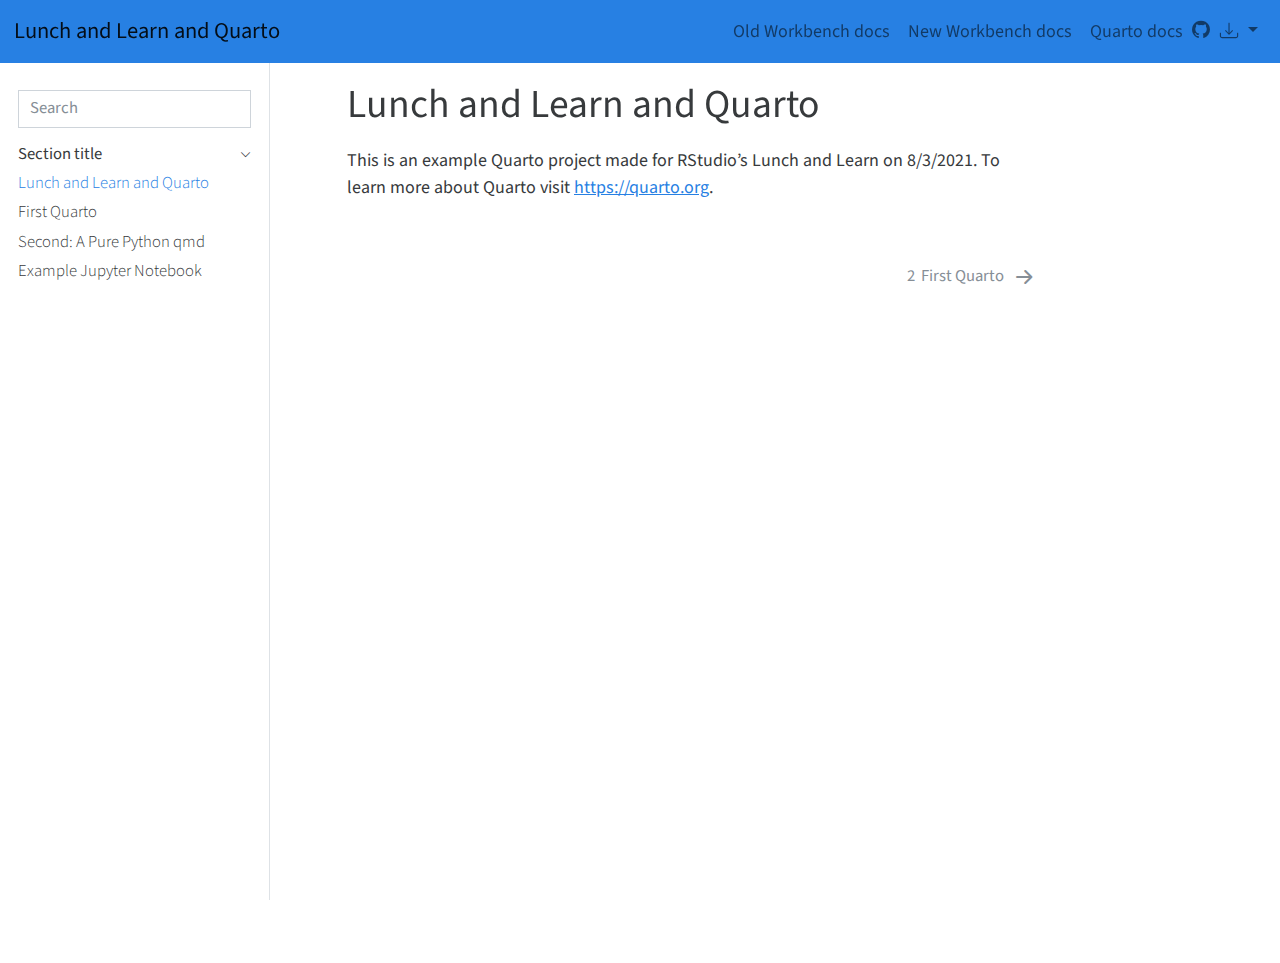
==== index.html @ 15766beb "deploy: 8c8a77a77e95b2fcc61a62caec4f3738531b76ec" ====
<!DOCTYPE html>
<html xmlns="http://www.w3.org/1999/xhtml" lang="" xml:lang=""><head>
  <meta charset="utf-8">
  <meta name="generator" content="quarto-0.2.78">
  <meta name="viewport" content="width=device-width, initial-scale=1.0, user-scalable=yes">
  <title>Lunch and Learn and Quarto</title>
  <style>
    code{white-space: pre-wrap;}
    span.smallcaps{font-variant: small-caps;}
    span.underline{text-decoration: underline;}
    div.column{display: inline-block; vertical-align: top; width: 50%;}
    div.hanging-indent{margin-left: 1.5em; text-indent: -1.5em;}
    ul.task-list{list-style: none;}
  </style>

  <!--[if lt IE 9]>
    <script src="//cdnjs.cloudflare.com/ajax/libs/html5shiv/3.7.3/html5shiv-printshiv.min.js"></script>
  <![endif]-->
  <script src="site_libs/quarto-nav/quarto-nav.js"></script>
  <script src="site_libs/quarto-nav/headroom.min.js"></script>
  <meta name="quarto:offset" content="./">
  <script src="site_libs/quarto-search/autocomplete.min.js"></script>
  <script src="site_libs/quarto-search/fuse.min.js"></script>
  <script src="site_libs/quarto-search/quarto-search.js"></script>
  <link href="./first.html" rel="next">
  <script src="site_libs/quarto-html/quarto.js"></script>
  <script src="site_libs/quarto-html/popper.min.js"></script>
  <script src="site_libs/quarto-html/tippy.umd.min.js"></script>
  <script src="site_libs/quarto-html/clipboard.min.js"></script>
  <script src="site_libs/quarto-html/anchor.min.js"></script>
  <link href="site_libs/quarto-html/tippy.css" rel="stylesheet">
  <link href="site_libs/quarto-html/quarto-syntax-highlighting.css" rel="stylesheet">
  <script src="site_libs/bootstrap/bootstrap.min.js"></script>
  <link href="site_libs/bootstrap/bootstrap-icons.css" rel="stylesheet">
  <link href="site_libs/bootstrap/bootstrap.min.css" rel="stylesheet">
</head>
<body>
<div id="quarto-search-results"></div>
<header id="quarto-header" class="headroom fixed-top">
<nav class="navbar navbar-expand-lg navbar-light bg-primary ">
    <div class="container-fluid">
  <a class="navbar-brand" href="./index.html">
    <span class="navbar-title">Lunch and Learn and Quarto</span>
  </a>
      <button class="navbar-toggler" type="button" data-bs-toggle="collapse" data-bs-target="#navbarCollapse" aria-controls="navbarCollapse" aria-expanded="false" aria-label="Toggle navigation" onclick="if (window.quartoToggleHeadroom) { window.quartoToggleHeadroom(); }">
  <span class="navbar-toggler-icon"></span>
</button>
      <div class="collapse navbar-collapse" id="navbarCollapse">
        <ul class="navbar-nav navbar-nav-scroll ms-auto">
  <li class="nav-item">
    <a class="nav-link" href="https://docs.rstudio.com/ide/server-pro/">Old Workbench docs</a>
  </li>  
  <li class="nav-item">
    <a class="nav-link" href="https://docs.rstudio.com/ide/server-pro/latest/">New Workbench docs</a>
  </li>  
  <li class="nav-item">
    <a class="nav-link" href="https://quarto.org">Quarto docs</a>
  </li>  
  <li class="nav-item compact">
    <a class="nav-link" href="https://github.com/pommevilla/lunch_and_learn_and_quarto"><i class="bi-github" role="img" aria-label="Source Code">
</i> 
 </a>
  </li>  
  <li class="nav-item dropdown  compact">
    <a class="nav-link dropdown-toggle" href="#" id="" role="button" data-bs-toggle="dropdown" aria-expanded="false">
      <i class="bi-download" role="img" aria-label="Download">
</i> 
    </a>
    <ul class="dropdown-menu dropdown-menu-end" aria-labelledby="">    
        <li>
    <a class="dropdown-item" href="./Lunch-and-Learn-and-Quarto.docx"><i class="bi-file-word" role="img">
</i> 
 Download Docx</a>
  </li>  
        <li>
    <a class="dropdown-item" href="./Lunch-and-Learn-and-Quarto.pdf"><i class="bi-file-pdf" role="img">
</i> 
 Download PDF</a>
  </li>  
    </ul>
  </li>
</ul>
      </div> <!-- /navcollapse -->
  </div> <!-- /container-fluid -->
</nav>
<nav class="quarto-secondary-nav py-2 d-lg-none d-md-block " data-bs-toggle="collapse" data-bs-target="#quarto-sidebar" aria-controls="quarto-sidebar" aria-expanded="false" aria-label="Toggle sidebar navigation" onclick="if (window.quartoToggleHeadroom) { window.quartoToggleHeadroom(); }">
  <div class="container-fluid d-flex justify-content-between">
    <h1 class="quarto-secondary-nav-title mb-0 fs-3 d-inline">Lunch and Learn and Quarto</h1>
    <button type="button" class="quarto-btn-toggle btn d-lg-none py-0 px-1 d-inline-block border-0 ">
      <i class="bi bi-chevron-right"></i>
    </button>
  </div>
</nav>
</header>
 <!-- /navbar/sidebar -->
<div class="container-fluid quarto-container d-flex flex-column page-layout-article">
<div class="row flex-fill" id="quarto-content">
  <div id="quarto-sidebar" class="col col-12 col-lg-3 d-lg-flex px-0 pt-0 sidebar collapse sidebar-navigation">
    <nav class="me-lg-auto py-2 docked  overflow-scroll">
    <div class="d-flex px-3 mt-2 flex-shrink-0 align-items-center">
      <div class="sidebar-search">
      <form class="d-flex mb-0">
  <input id="quarto-search" class="form-control" type="search" placeholder="Search" aria-label="Search">
</form>
      </div>
    </div>
  <div class="sidebar-menu-container"> 
  <ul class="list-unstyled mt-1 px-3">
      <ul class="list-unstyled sidebar-section depth1">
    <li class="">
        <div class="me-auto ">
            <a class="sidebar-section-item d-inline-flex text-start w-100 " data-bs-toggle="collapse" data-bs-target="#sectiontitle-collapse" aria-expanded="true">
              <div class="me-auto  sidebar-section-item">Section title</div>
            <div><i class="bi bi-chevron-right ms-2 "></i></div>
            </a>
        </div>
      <div class="collapse  show" id="sectiontitle-collapse">
        <ul class="list-unstyled sidebar-item-contents">
          <li class="sidebar-item">
  <a href="./index.html" class="active"><span class="chapter-title">Lunch and Learn and Quarto</span></a>
</li>
          <li class="sidebar-item">
  <a href="./first.html" class=""><span class="chapter-title">First Quarto</span></a>
</li>
          <li class="sidebar-item">
  <a href="./second.html" class=""><span class="chapter-title">Second: A Pure Python qmd</span></a>
</li>
          <li class="sidebar-item">
  <a href="./third.html" class=""><span class="chapter-title">Example Jupyter Notebook</span></a>
</li>
        </ul>
      </div>
    </li>
  </ul>
  </ul>
  </div>
</nav>
  </div>
  <div id="quarto-toc-sidebar" class="col col-md-3 col-lg-2 d-none d-md-block sidebar sidebar-toc order-last"></div>
  <div class="col mx-auto col-sm-12 col-md-9 col-lg-7 col-xl-7 px-lg-4 pe-xxl-4 ps-xxl-0">
<main>
<header id="title-block-header">
<h1 class="title d-none d-lg-block display-7">Lunch and Learn and Quarto</h1>
</header>
<p>This is an example Quarto project made for RStudio’s Lunch and Learn on 8/3/2021. To learn more about Quarto visit <a href="https://quarto.org" class="uri">https://quarto.org</a>.</p>

<!-- -->
<script type="application/javascript">
window.document.addEventListener("DOMContentLoaded", function (event) {
  const icon = "";
  const anchorJS = new window.AnchorJS();
  anchorJS.options = {
    placement: 'right',
    icon: icon
  };
  anchorJS.add('.anchored');
  const clipboard = new window.ClipboardJS('.code-copy-button', {
    target: function(trigger) {
      return trigger.previousElementSibling;
    }
  });
  clipboard.on('success', function(e) {
    // button target
    const button = e.trigger;
    // don't keep focus
    button.blur();
    // flash "checked"
    button.classList.add('code-copy-button-checked');
    setTimeout(function() {
      button.classList.remove('code-copy-button-checked');
    }, 1000);
    // clear code selection
    e.clearSelection();
  });
  function tippyHover(el, contentFn) {
    window.tippy(el, {
      allowHTML: true,
      content: contentFn,
      maxWidth: 500,
      delay: 100,
      interactive: true,
      interactiveBorder: 10,
      theme: 'quarto',
      placement: 'bottom-start'
    }); 
  }
  const noterefs = window.document.querySelectorAll('a[role="doc-noteref"]');
  for (var i=0; i<noterefs.length; i++) {
    const ref = noterefs[i];
    tippyHover(ref, function() {
      const id = new URL(ref.getAttribute('href')).hash.replace(/^#/, "");
      const note = window.document.getElementById(id);
      return note.innerHTML;
    });
  }
  var bibliorefs = window.document.querySelectorAll('a[role="doc-biblioref"]');
  for (var i=0; i<bibliorefs.length; i++) {
    const ref = bibliorefs[i];
    const cites = ref.parentNode.getAttribute('data-cites').split(' ');
    tippyHover(ref, function() {
      var popup = window.document.createElement('div');
      cites.forEach(function(cite) {
        var citeDiv = window.document.createElement('div');
        citeDiv.classList.add('hanging-indent');
        citeDiv.classList.add('csl-entry');
        var biblioDiv = window.document.getElementById('ref-' + cite);
        if (biblioDiv) {
          citeDiv.innerHTML = biblioDiv.innerHTML;
        }
        popup.appendChild(citeDiv);
      });
      return popup.innerHTML;
    });
  }
});
</script>
</main>
<div class="page-navigation page-navigation-docked">
  <div class="nav-page nav-page-previous">
  </div>
  <div class="nav-page nav-page-next">
      <a href="./first.html">
        <span class="nav-page-text"><span class="chapter-number">2</span>&nbsp; <span class="chapter-title">First Quarto</span></span> <i class="bi bi-arrow-right-short"></i>
      </a>
  </div>
</div>
</div> <!-- /main column -->
</div> <!-- /row -->
</div> <!-- /container fluid -->


</body></html>
---- site_libs/quarto-html/tippy.css ----
.tippy-box[data-animation=fade][data-state=hidden]{opacity:0}[data-tippy-root]{max-width:calc(100vw - 10px)}.tippy-box{position:relative;background-color:#333;color:#fff;border-radius:4px;font-size:14px;line-height:1.4;outline:0;transition-property:transform,visibility,opacity}.tippy-box[data-placement^=top]>.tippy-arrow{bottom:0}.tippy-box[data-placement^=top]>.tippy-arrow:before{bottom:-7px;left:0;border-width:8px 8px 0;border-top-color:initial;transform-origin:center top}.tippy-box[data-placement^=bottom]>.tippy-arrow{top:0}.tippy-box[data-placement^=bottom]>.tippy-arrow:before{top:-7px;left:0;border-width:0 8px 8px;border-bottom-color:initial;transform-origin:center bottom}.tippy-box[data-placement^=left]>.tippy-arrow{right:0}.tippy-box[data-placement^=left]>.tippy-arrow:before{border-width:8px 0 8px 8px;border-left-color:initial;right:-7px;transform-origin:center left}.tippy-box[data-placement^=right]>.tippy-arrow{left:0}.tippy-box[data-placement^=right]>.tippy-arrow:before{left:-7px;border-width:8px 8px 8px 0;border-right-color:initial;transform-origin:center right}.tippy-box[data-inertia][data-state=visible]{transition-timing-function:cubic-bezier(.54,1.5,.38,1.11)}.tippy-arrow{width:16px;height:16px;color:#333}.tippy-arrow:before{content:"";position:absolute;border-color:transparent;border-style:solid}.tippy-content{position:relative;padding:5px 9px;z-index:1}
---- site_libs/quarto-html/quarto-syntax-highlighting.css ----
/* quarto syntax highlight colors */
:root {
  --quarto-hl-ot-color: #007BA5;
  --quarto-hl-at-color: inherit;
  --quarto-hl-ss-color: #20794D;
  --quarto-hl-an-color: #5E5E5E;
  --quarto-hl-fu-color: #4758AB;
  --quarto-hl-st-color: #20794D;
  --quarto-hl-cf-color: #007BA5;
  --quarto-hl-op-color: #5E5E5E;
  --quarto-hl-er-color: #AD0000;
  --quarto-hl-bn-color: #AD0000;
  --quarto-hl-al-color: #AD0000;
  --quarto-hl-va-color: #111111;
  --quarto-hl-bu-color: inherit;
  --quarto-hl-ex-color: inherit;
  --quarto-hl-pp-color: #AD0000;
  --quarto-hl-in-color: #5E5E5E;
  --quarto-hl-vs-color: #20794D;
  --quarto-hl-wa-color: #5E5E5E;
  --quarto-hl-do-color: #5E5E5E;
  --quarto-hl-im-color: inherit;
  --quarto-hl-ch-color: #20794D;
  --quarto-hl-dt-color: #AD0000;
  --quarto-hl-fl-color: #AD0000;
  --quarto-hl-co-color: #5E5E5E;
  --quarto-hl-cv-color: #5E5E5E;
  --quarto-hl-cn-color: #8f5902;
  --quarto-hl-sc-color: #5E5E5E;
  --quarto-hl-dv-color: #AD0000;
  --quarto-hl-kw-color: #007BA5;
}

/* other quarto variables */
:root {
  --quarto-font-monospace: SFMono-Regular, Menlo, Monaco, Consolas, "Liberation Mono", "Courier New", monospace;
}

code span {
  color: #007BA5;
}

div.sourceCode {
  color: #007BA5;
}

code span.ot {
  color: #007BA5;
}

code span.ss {
  color: #20794D;
}

code span.an {
  color: #5E5E5E;
}

code span.fu {
  color: #4758AB;
}

code span.st {
  color: #20794D;
}

code span.cf {
  color: #007BA5;
}

code span.op {
  color: #5E5E5E;
}

code span.er {
  color: #AD0000;
}

code span.bn {
  color: #AD0000;
}

code span.al {
  color: #AD0000;
}

code span.va {
  color: #111111;
}

code span.pp {
  color: #AD0000;
}

code span.in {
  color: #5E5E5E;
}

code span.vs {
  color: #20794D;
}

code span.wa {
  color: #5E5E5E;
  font-style: italic;
}

code span.do {
  color: #5E5E5E;
  font-style: italic;
}

code span.ch {
  color: #20794D;
}

code span.dt {
  color: #AD0000;
}

code span.fl {
  color: #AD0000;
}

code span.co {
  color: #5E5E5E;
}

code span.cv {
  color: #5E5E5E;
  font-style: italic;
}

code span.cn {
  color: #8f5902;
}

code span.sc {
  color: #5E5E5E;
}

code span.dv {
  color: #AD0000;
}

code span.kw {
  color: #007BA5;
}
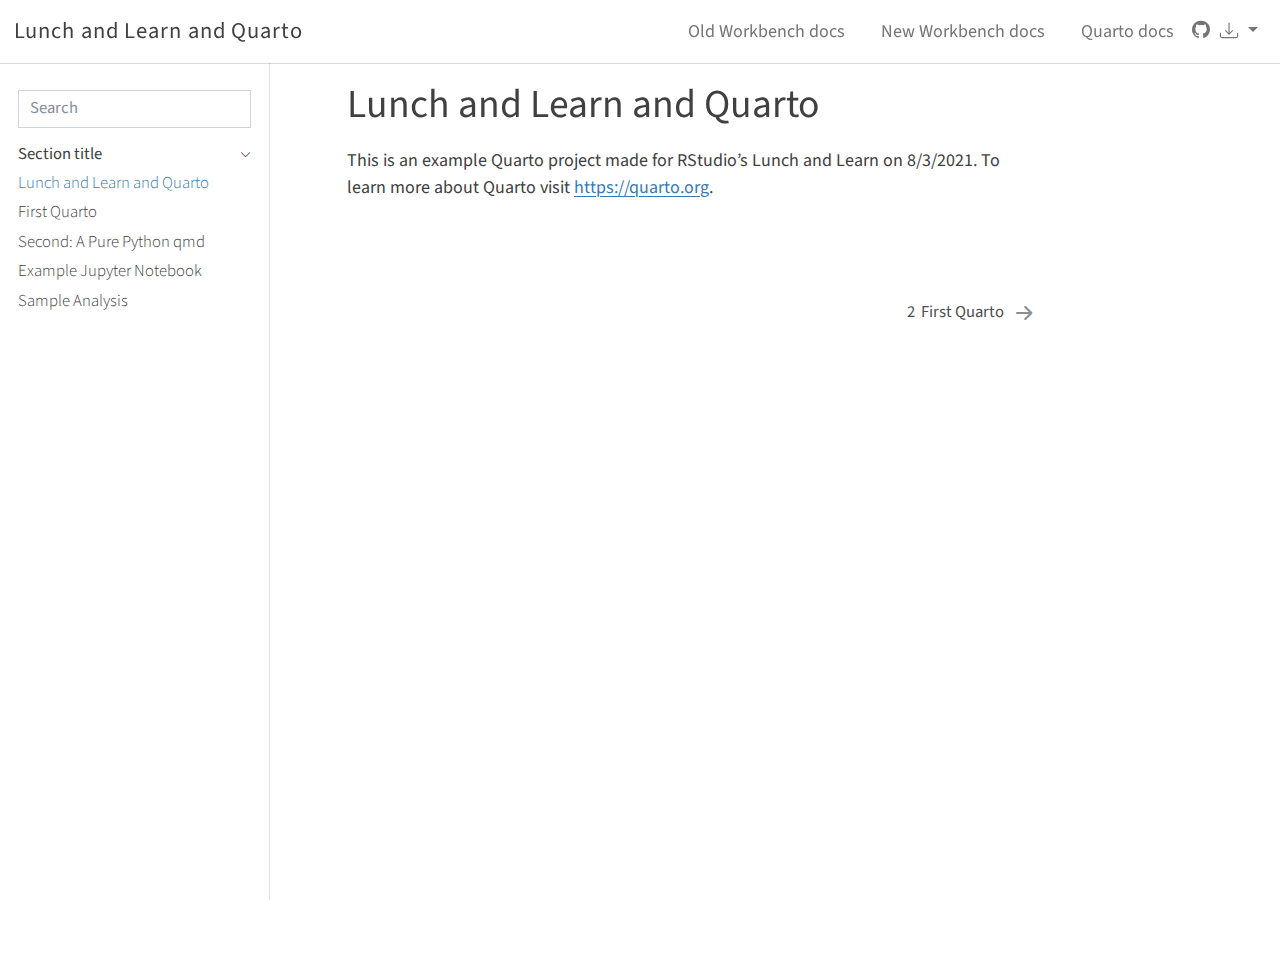
==== commit 3c0726c6: "deploy: b260a5b93e7a38d773cdad8d14bf1795466f3632" ====
--- a/index.html
+++ b/index.html
@@ -127,6 +127,9 @@
 </li>
           <li class="sidebar-item">
   <a href="./third.html" class=""><span class="chapter-title">Example Jupyter Notebook</span></a>
+</li>
+          <li class="sidebar-item">
+  <a href="./four.html" class=""><span class="chapter-title">Sample Analysis</span></a>
 </li>
         </ul>
       </div>
